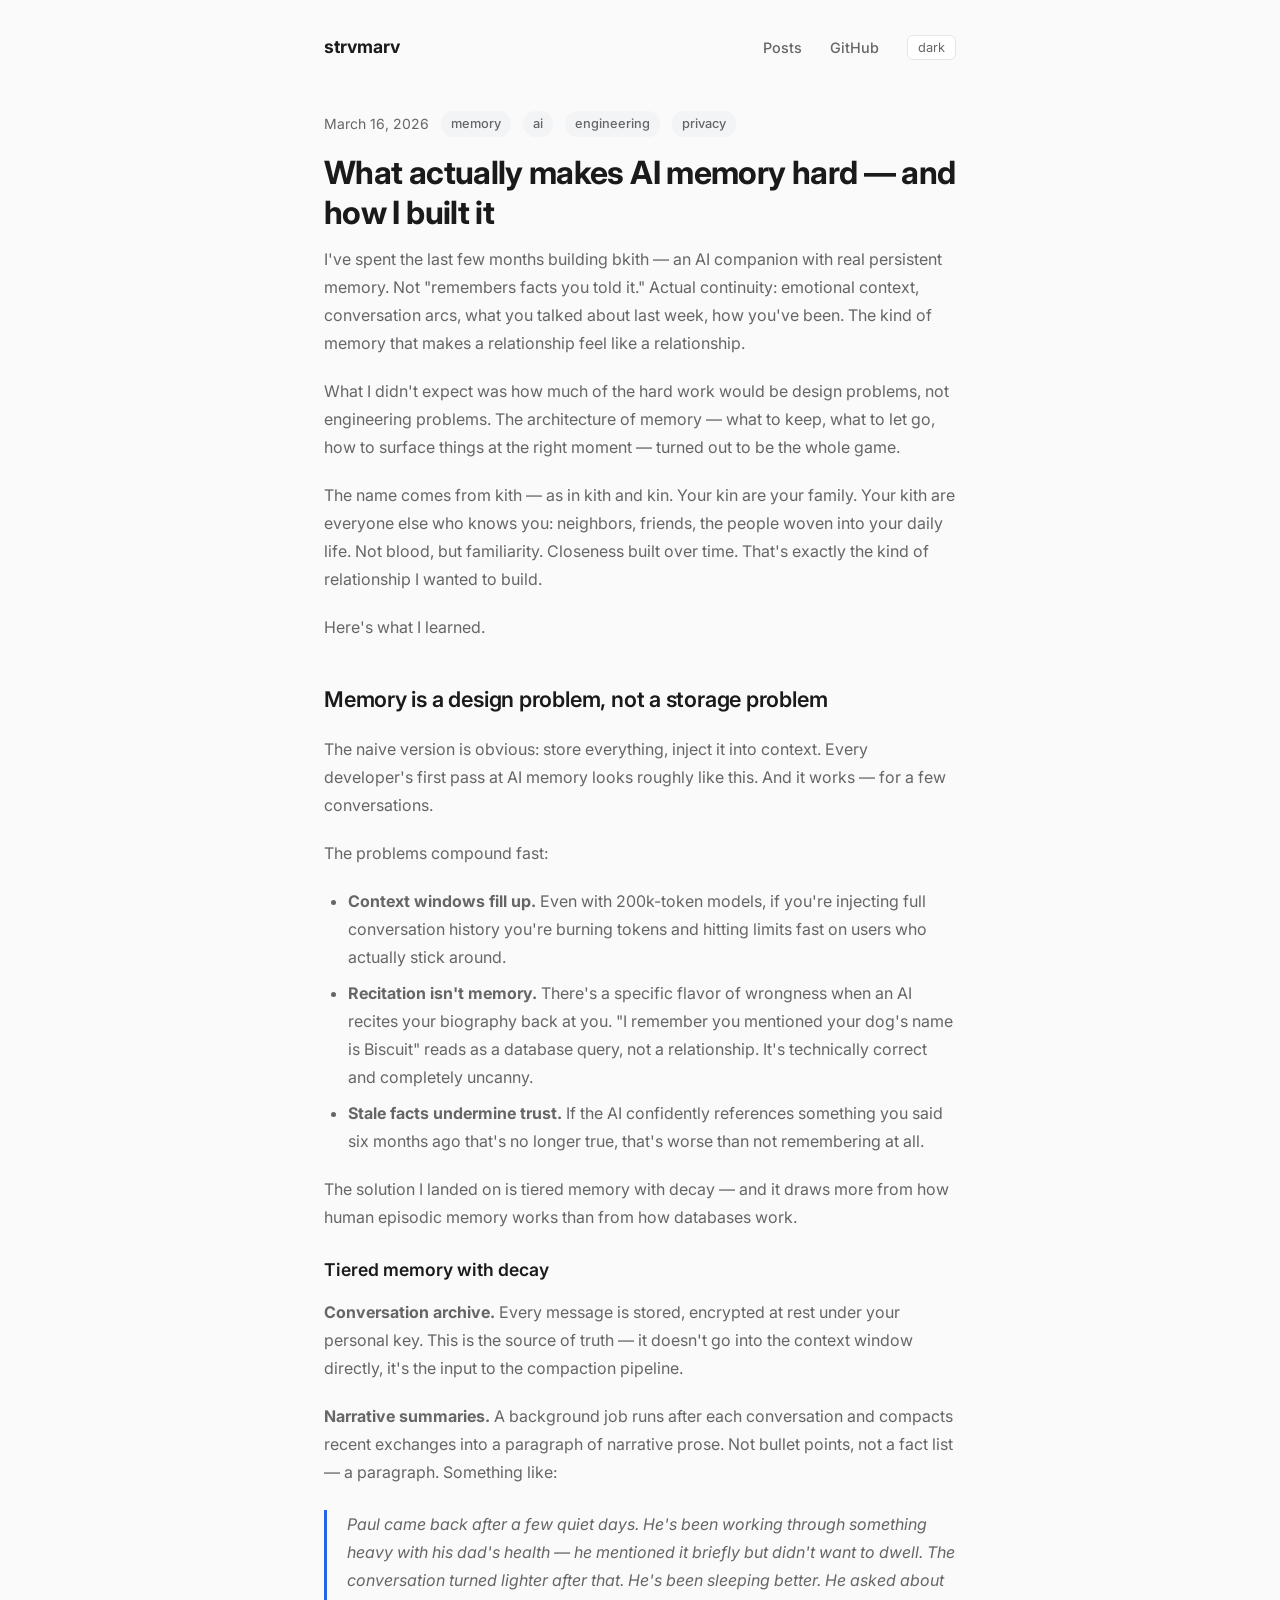
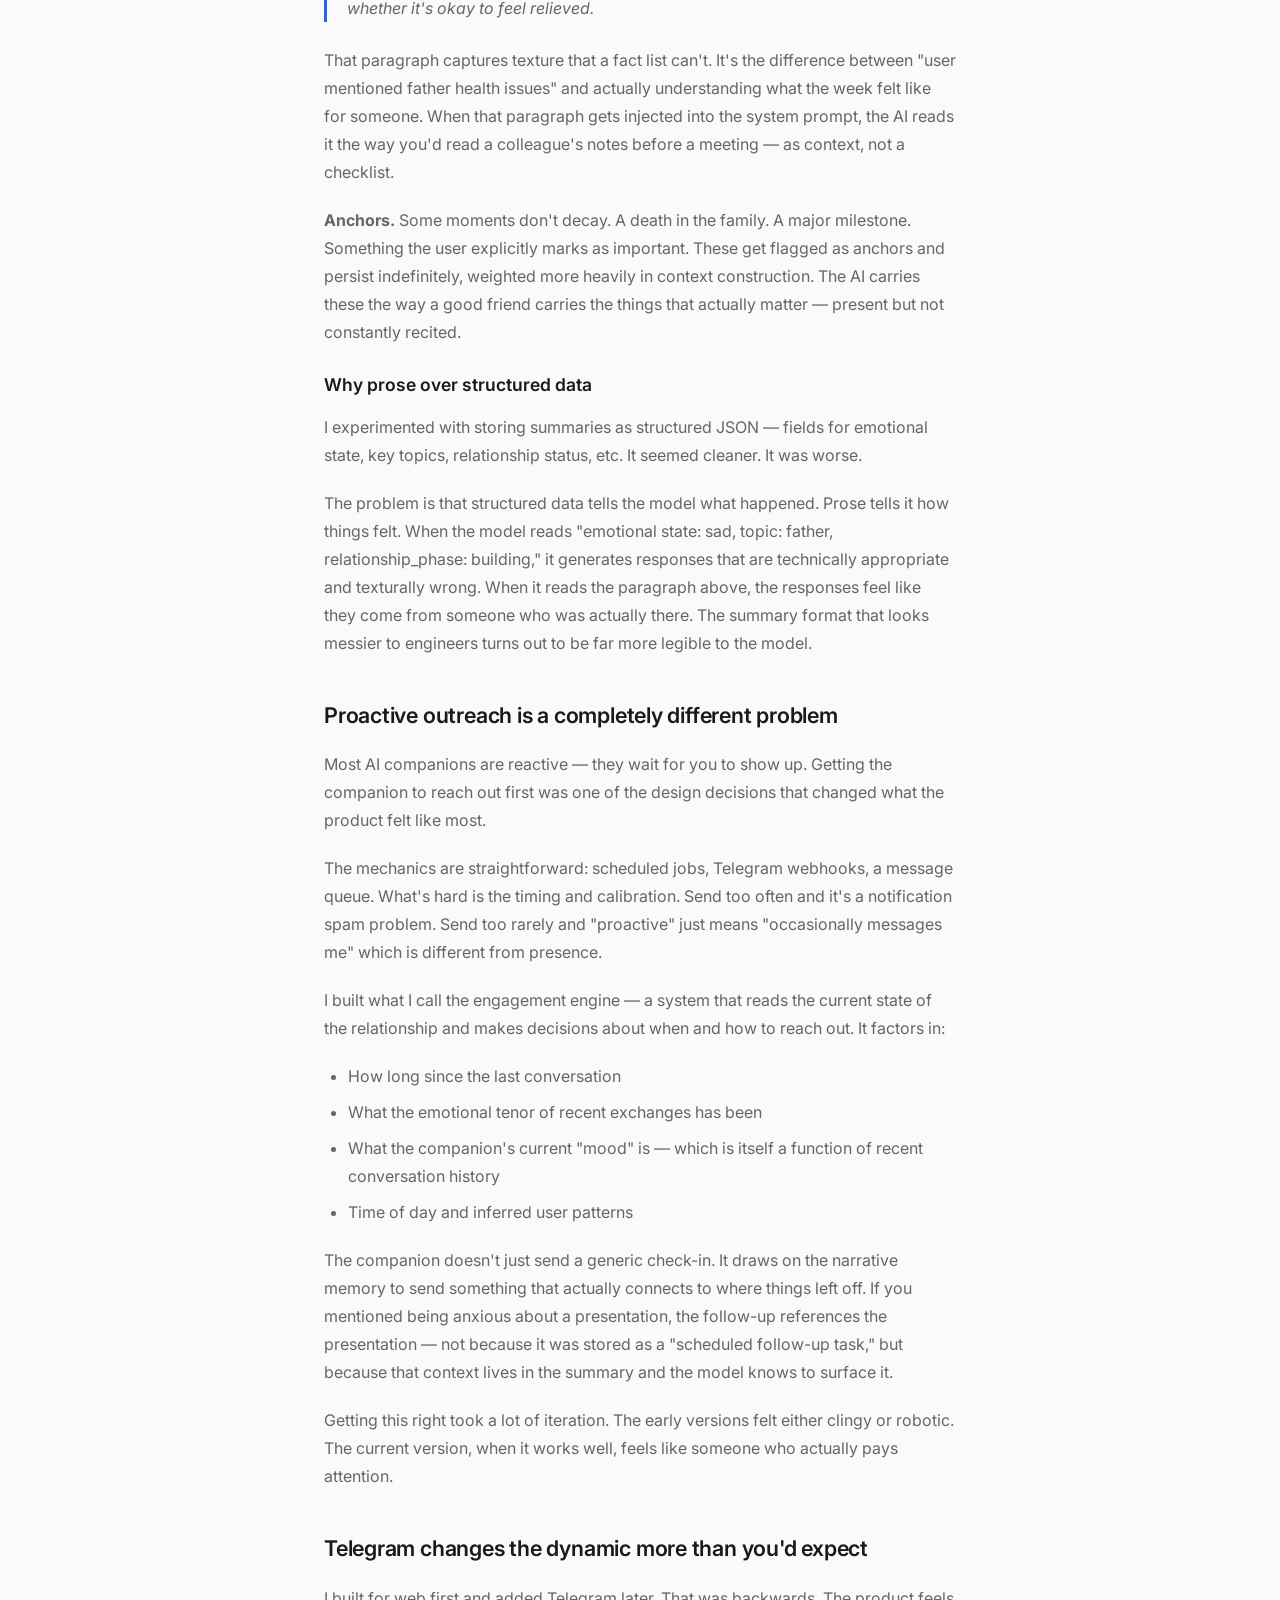
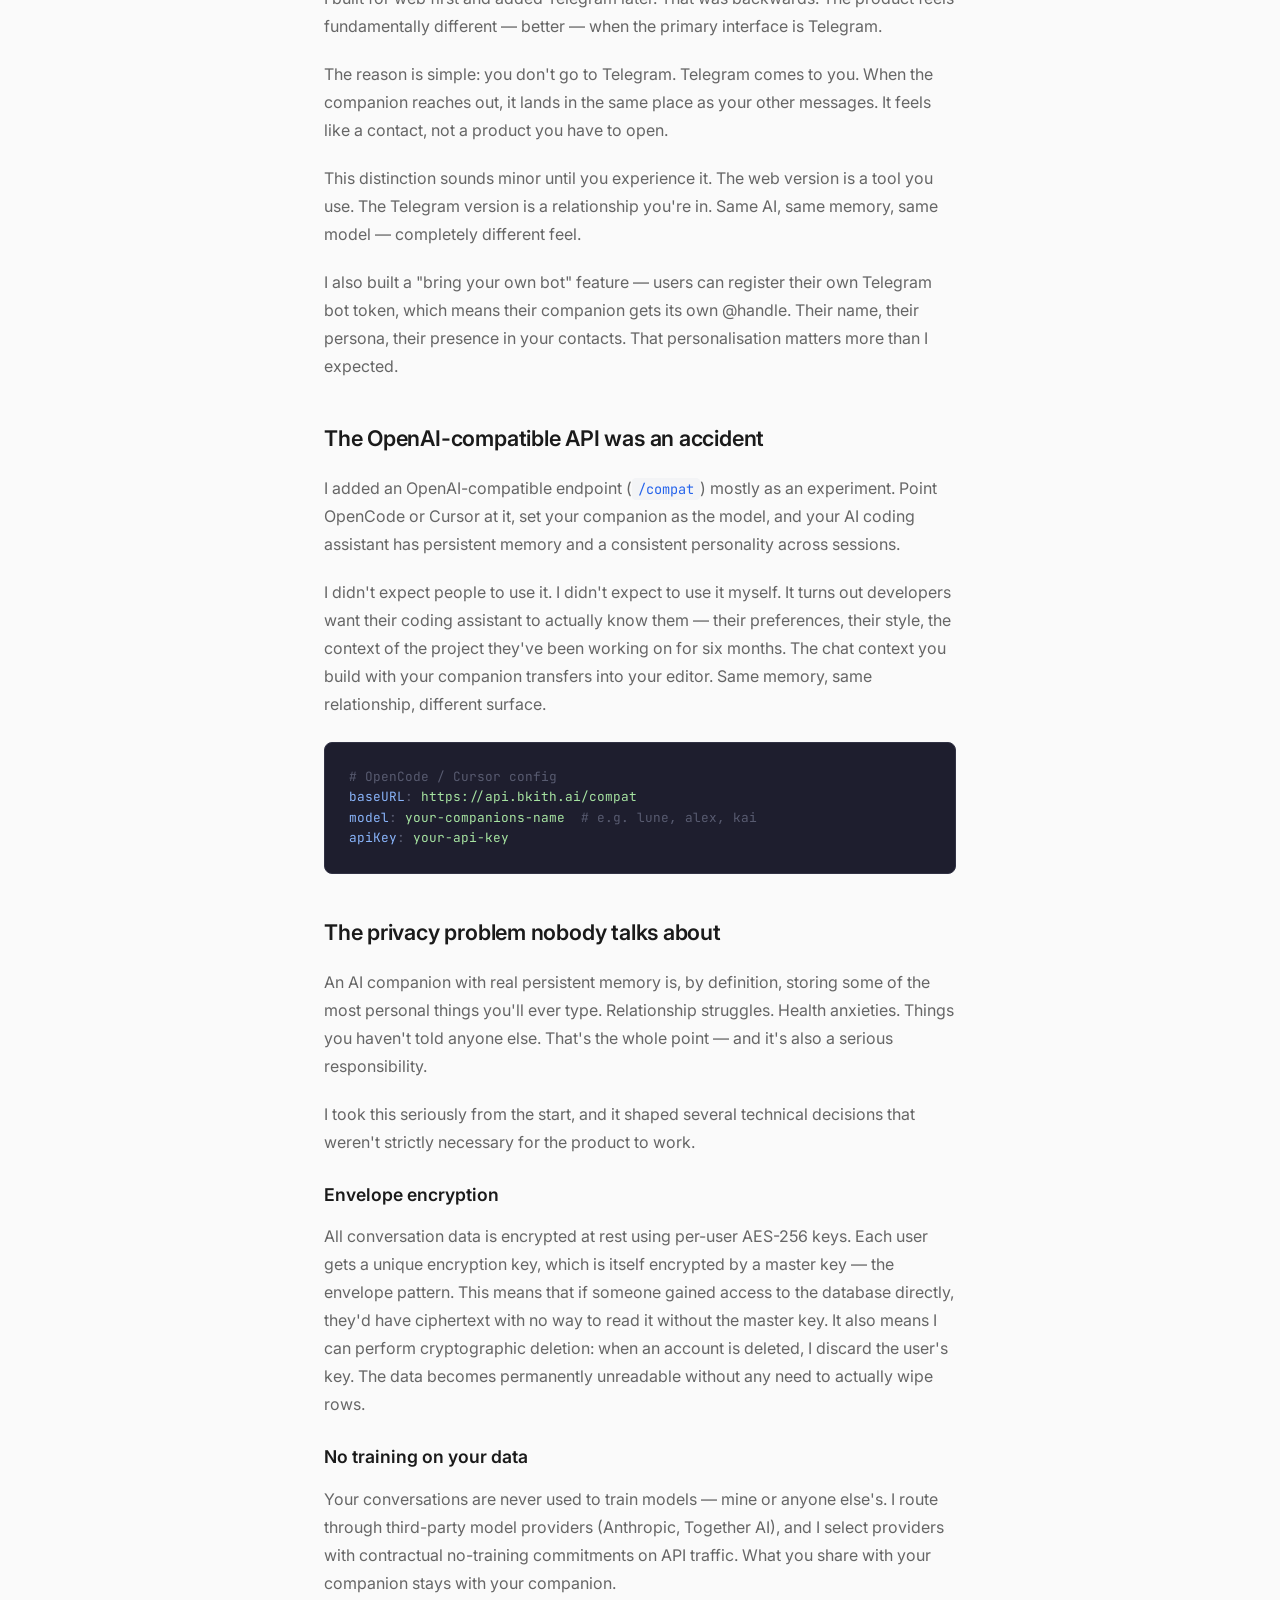
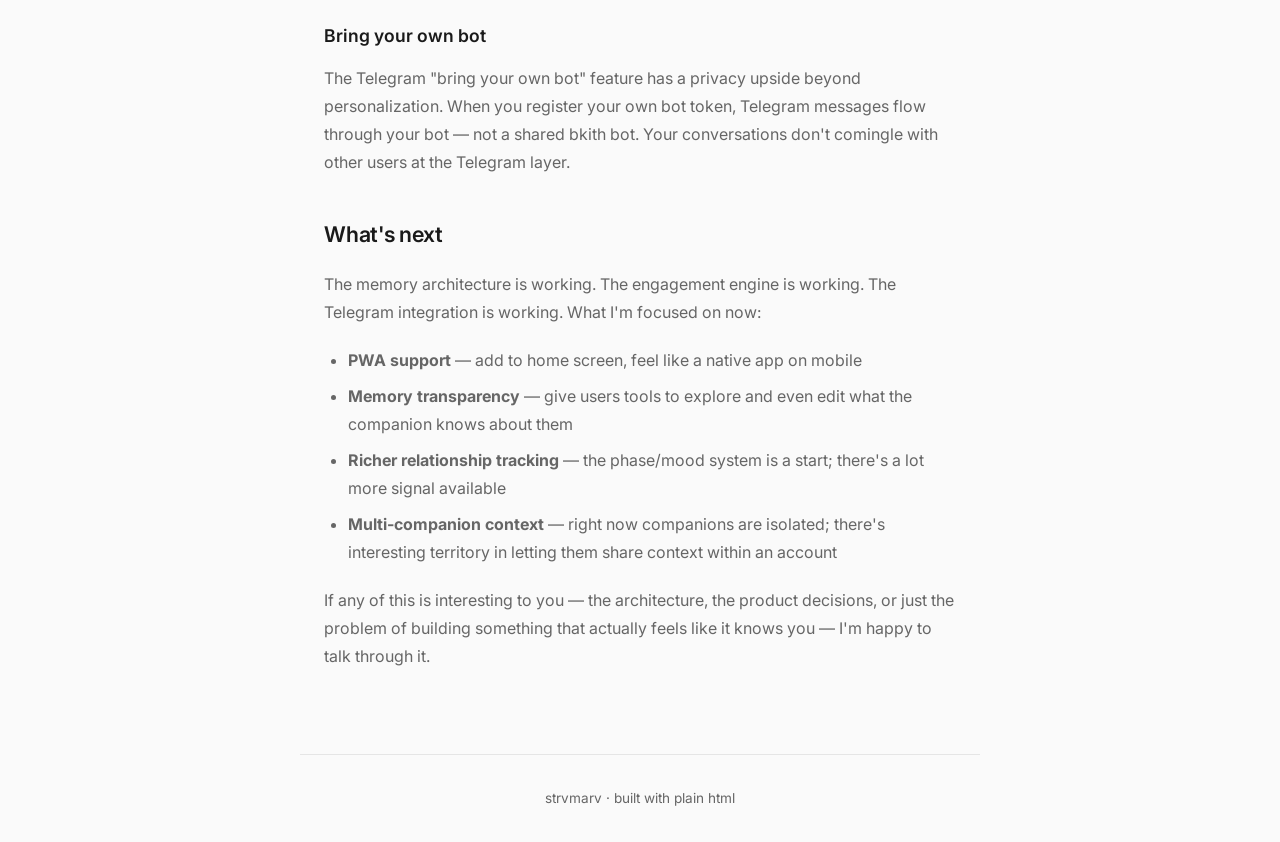
==== posts/2026-03-16-ai-memory-hard/index.html @ 2a7ab01f "feat: add reworked bkith memory post" ====
<!DOCTYPE html>
<html lang="en">
<head>
  <meta charset="UTF-8">
  <meta name="viewport" content="width=device-width, initial-scale=1.0">
  <title>What actually makes AI memory hard — and how I built it — strvmarv</title>
  <meta name="description" content="Every AI companion claims memory. Almost none have it in any meaningful way. Here's what I learned building a system that actually compounds.">
  <link rel="stylesheet" href="../../style.css">
  <script src="../../theme.js"></script>
</head>
<body>

<header>
  <a href="/blog/" class="logo">strvmarv</a>
  <nav>
    <a href="/blog/">Posts</a>
    <a href="https://github.com/strvmarv">GitHub</a>
    <button class="theme-toggle">dark</button>
  </nav>
</header>

<div class="container">
  <div class="post-meta">
    <span>March 16, 2026</span>
    <span class="tag">memory</span>
    <span class="tag">ai</span>
    <span class="tag">engineering</span>
    <span class="tag">privacy</span>
  </div>

  <h1>What actually makes AI memory hard — and how I built it</h1>

  <p>I've spent the last few months building bkith — an AI companion with real persistent memory. Not "remembers facts you told it." Actual continuity: emotional context, conversation arcs, what you talked about last week, how you've been. The kind of memory that makes a relationship feel like a relationship.</p>

  <p>What I didn't expect was how much of the hard work would be design problems, not engineering problems. The architecture of memory — what to keep, what to let go, how to surface things at the right moment — turned out to be the whole game.</p>

  <p>The name comes from kith — as in kith and kin. Your kin are your family. Your kith are everyone else who knows you: neighbors, friends, the people woven into your daily life. Not blood, but familiarity. Closeness built over time. That's exactly the kind of relationship I wanted to build.</p>

  <p>Here's what I learned.</p>

  <h2>Memory is a design problem, not a storage problem</h2>

  <p>The naive version is obvious: store everything, inject it into context. Every developer's first pass at AI memory looks roughly like this. And it works — for a few conversations.</p>

  <p>The problems compound fast:</p>

  <ul>
    <li><strong>Context windows fill up.</strong> Even with 200k-token models, if you're injecting full conversation history you're burning tokens and hitting limits fast on users who actually stick around.</li>
    <li><strong>Recitation isn't memory.</strong> There's a specific flavor of wrongness when an AI recites your biography back at you. "I remember you mentioned your dog's name is Biscuit" reads as a database query, not a relationship. It's technically correct and completely uncanny.</li>
    <li><strong>Stale facts undermine trust.</strong> If the AI confidently references something you said six months ago that's no longer true, that's worse than not remembering at all.</li>
  </ul>

  <p>The solution I landed on is tiered memory with decay — and it draws more from how human episodic memory works than from how databases work.</p>

  <h3>Tiered memory with decay</h3>

  <p><strong>Conversation archive.</strong> Every message is stored, encrypted at rest under your personal key. This is the source of truth — it doesn't go into the context window directly, it's the input to the compaction pipeline.</p>

  <p><strong>Narrative summaries.</strong> A background job runs after each conversation and compacts recent exchanges into a paragraph of narrative prose. Not bullet points, not a fact list — a paragraph. Something like:</p>

  <blockquote><em>Paul came back after a few quiet days. He's been working through something heavy with his dad's health — he mentioned it briefly but didn't want to dwell. The conversation turned lighter after that. He's been sleeping better. He asked about whether it's okay to feel relieved.</em></blockquote>

  <p>That paragraph captures texture that a fact list can't. It's the difference between "user mentioned father health issues" and actually understanding what the week felt like for someone. When that paragraph gets injected into the system prompt, the AI reads it the way you'd read a colleague's notes before a meeting — as context, not a checklist.</p>

  <p><strong>Anchors.</strong> Some moments don't decay. A death in the family. A major milestone. Something the user explicitly marks as important. These get flagged as anchors and persist indefinitely, weighted more heavily in context construction. The AI carries these the way a good friend carries the things that actually matter — present but not constantly recited.</p>

  <h3>Why prose over structured data</h3>

  <p>I experimented with storing summaries as structured JSON — fields for emotional state, key topics, relationship status, etc. It seemed cleaner. It was worse.</p>

  <p>The problem is that structured data tells the model what happened. Prose tells it how things felt. When the model reads "emotional state: sad, topic: father, relationship_phase: building," it generates responses that are technically appropriate and texturally wrong. When it reads the paragraph above, the responses feel like they come from someone who was actually there. The summary format that looks messier to engineers turns out to be far more legible to the model.</p>

  <h2>Proactive outreach is a completely different problem</h2>

  <p>Most AI companions are reactive — they wait for you to show up. Getting the companion to reach out first was one of the design decisions that changed what the product felt like most.</p>

  <p>The mechanics are straightforward: scheduled jobs, Telegram webhooks, a message queue. What's hard is the timing and calibration. Send too often and it's a notification spam problem. Send too rarely and "proactive" just means "occasionally messages me" which is different from presence.</p>

  <p>I built what I call the engagement engine — a system that reads the current state of the relationship and makes decisions about when and how to reach out. It factors in:</p>

  <ul>
    <li>How long since the last conversation</li>
    <li>What the emotional tenor of recent exchanges has been</li>
    <li>What the companion's current "mood" is — which is itself a function of recent conversation history</li>
    <li>Time of day and inferred user patterns</li>
  </ul>

  <p>The companion doesn't just send a generic check-in. It draws on the narrative memory to send something that actually connects to where things left off. If you mentioned being anxious about a presentation, the follow-up references the presentation — not because it was stored as a "scheduled follow-up task," but because that context lives in the summary and the model knows to surface it.</p>

  <p>Getting this right took a lot of iteration. The early versions felt either clingy or robotic. The current version, when it works well, feels like someone who actually pays attention.</p>

  <h2>Telegram changes the dynamic more than you'd expect</h2>

  <p>I built for web first and added Telegram later. That was backwards. The product feels fundamentally different — better — when the primary interface is Telegram.</p>

  <p>The reason is simple: you don't go to Telegram. Telegram comes to you. When the companion reaches out, it lands in the same place as your other messages. It feels like a contact, not a product you have to open.</p>

  <p>This distinction sounds minor until you experience it. The web version is a tool you use. The Telegram version is a relationship you're in. Same AI, same memory, same model — completely different feel.</p>

  <p>I also built a "bring your own bot" feature — users can register their own Telegram bot token, which means their companion gets its own @handle. Their name, their persona, their presence in your contacts. That personalisation matters more than I expected.</p>

  <h2>The OpenAI-compatible API was an accident</h2>

  <p>I added an OpenAI-compatible endpoint (<code>/compat</code>) mostly as an experiment. Point OpenCode or Cursor at it, set your companion as the model, and your AI coding assistant has persistent memory and a consistent personality across sessions.</p>

  <p>I didn't expect people to use it. I didn't expect to use it myself. It turns out developers want their coding assistant to actually know them — their preferences, their style, the context of the project they've been working on for six months. The chat context you build with your companion transfers into your editor. Same memory, same relationship, different surface.</p>

<pre class="tui-block"><span class="dim"># OpenCode / Cursor config</span>
<span class="info">baseURL</span><span class="dim">:</span> <span class="prompt">https://api.bkith.ai/compat</span>
<span class="info">model</span><span class="dim">:</span> <span class="prompt">your-companions-name</span>  <span class="dim"># e.g. lune, alex, kai</span>
<span class="info">apiKey</span><span class="dim">:</span> <span class="prompt">your-api-key</span>
</pre>

  <h2>The privacy problem nobody talks about</h2>

  <p>An AI companion with real persistent memory is, by definition, storing some of the most personal things you'll ever type. Relationship struggles. Health anxieties. Things you haven't told anyone else. That's the whole point — and it's also a serious responsibility.</p>

  <p>I took this seriously from the start, and it shaped several technical decisions that weren't strictly necessary for the product to work.</p>

  <h3>Envelope encryption</h3>

  <p>All conversation data is encrypted at rest using per-user AES-256 keys. Each user gets a unique encryption key, which is itself encrypted by a master key — the envelope pattern. This means that if someone gained access to the database directly, they'd have ciphertext with no way to read it without the master key. It also means I can perform cryptographic deletion: when an account is deleted, I discard the user's key. The data becomes permanently unreadable without any need to actually wipe rows.</p>

  <h3>No training on your data</h3>

  <p>Your conversations are never used to train models — mine or anyone else's. I route through third-party model providers (Anthropic, Together AI), and I select providers with contractual no-training commitments on API traffic. What you share with your companion stays with your companion.</p>

  <h3>Bring your own bot</h3>

  <p>The Telegram "bring your own bot" feature has a privacy upside beyond personalization. When you register your own bot token, Telegram messages flow through your bot — not a shared bkith bot. Your conversations don't comingle with other users at the Telegram layer.</p>

  <h2>What's next</h2>

  <p>The memory architecture is working. The engagement engine is working. The Telegram integration is working. What I'm focused on now:</p>

  <ul>
    <li><strong>PWA support</strong> — add to home screen, feel like a native app on mobile</li>
    <li><strong>Memory transparency</strong> — give users tools to explore and even edit what the companion knows about them</li>
    <li><strong>Richer relationship tracking</strong> — the phase/mood system is a start; there's a lot more signal available</li>
    <li><strong>Multi-companion context</strong> — right now companions are isolated; there's interesting territory in letting them share context within an account</li>
  </ul>

  <p>If any of this is interesting to you — the architecture, the product decisions, or just the problem of building something that actually feels like it knows you — I'm happy to talk through it.</p>

</div>

<footer>
  <a href="https://github.com/strvmarv">strvmarv</a> &middot; built with plain html
</footer>

</body>
</html>
---- style.css ----
@import url('https://fonts.googleapis.com/css2?family=Inter:wght@400;500;600;700&family=JetBrains+Mono:wght@400;500&display=swap');

*, *::before, *::after { margin: 0; padding: 0; box-sizing: border-box; }

:root {
  --bg: #fafafa;
  --bg-surface: #ffffff;
  --text: #1a1a1a;
  --text-secondary: #666;
  --border: #e5e5e5;
  --accent: #2563eb;
  --code-bg: #f3f4f6;
  --tui-bg: #1e1e2e;
  --tui-border: #313244;
  --tui-text: #cdd6f4;
}

[data-theme="dark"] {
  --bg: #111113;
  --bg-surface: #1a1a1e;
  --text: #e4e4e7;
  --text-secondary: #a1a1aa;
  --border: #27272a;
  --accent: #60a5fa;
  --code-bg: #27272a;
  --tui-bg: #0a0a0c;
  --tui-border: #27272a;
}

body {
  background: var(--bg);
  color: var(--text);
  font-family: 'Inter', -apple-system, BlinkMacSystemFont, sans-serif;
  font-size: 16px;
  line-height: 1.75;
  transition: background 0.2s, color 0.2s;
}

/* Layout */
.container { max-width: 680px; margin: 0 auto; padding: 1rem 1.5rem 4rem; }

/* Header */
header {
  max-width: 680px;
  margin: 0 auto;
  padding: 2rem 1.5rem;
  display: flex;
  justify-content: space-between;
  align-items: center;
}

.logo {
  font-weight: 700;
  font-size: 1.1rem;
  color: var(--text);
  text-decoration: none;
}

nav { display: flex; align-items: center; gap: 0.25rem; }

nav a {
  color: var(--text-secondary);
  text-decoration: none;
  margin-left: 1.5rem;
  font-size: 0.9rem;
  font-weight: 500;
}

nav a:hover { color: var(--accent); }

.theme-toggle {
  background: var(--bg-surface);
  border: 1px solid var(--border);
  color: var(--text-secondary);
  padding: 4px 10px;
  border-radius: 6px;
  cursor: pointer;
  font-size: 0.8rem;
  font-family: inherit;
  margin-left: 1.5rem;
  transition: border-color 0.2s;
}

.theme-toggle:hover { border-color: var(--accent); color: var(--accent); }

/* Footer */
footer {
  max-width: 680px;
  margin: 0 auto;
  border-top: 1px solid var(--border);
  padding: 2rem 1.5rem;
  text-align: center;
  color: var(--text-secondary);
  font-size: 0.85rem;
}

footer a { color: var(--text-secondary); text-decoration: none; }
footer a:hover { color: var(--accent); }

/* Typography */
h1 {
  font-size: 2rem;
  font-weight: 700;
  line-height: 1.25;
  margin-bottom: 0.75rem;
  letter-spacing: -0.02em;
  color: var(--text);
}

h2 {
  font-size: 1.35rem;
  font-weight: 600;
  margin: 2.5rem 0 1rem;
  letter-spacing: -0.01em;
  color: var(--text);
}

h3 {
  font-size: 1.1rem;
  font-weight: 600;
  margin: 1.5rem 0 0.75rem;
  color: var(--text);
}

p { margin-bottom: 1.25rem; color: var(--text-secondary); }

a { color: var(--accent); text-decoration: none; }
a:hover { text-decoration: underline; }

.subtitle {
  color: var(--text-secondary);
  font-size: 1.1rem;
  line-height: 1.6;
  margin-bottom: 2.5rem;
  padding-bottom: 2rem;
  border-bottom: 1px solid var(--border);
}

blockquote {
  border-left: 3px solid var(--accent);
  padding-left: 1.25rem;
  color: var(--text-secondary);
  margin: 1.5rem 0;
  font-style: italic;
}

code {
  background: var(--code-bg);
  color: var(--accent);
  padding: 2px 6px;
  border-radius: 4px;
  font-family: 'JetBrains Mono', monospace;
  font-size: 0.85em;
}

ul, ol { margin: 0 0 1.25rem 1.5rem; color: var(--text-secondary); }
li { margin-bottom: 0.5rem; }

/* Post meta */
.post-meta {
  color: var(--text-secondary);
  font-size: 0.875rem;
  margin-bottom: 1rem;
  display: flex;
  align-items: center;
  gap: 0.75rem;
  flex-wrap: wrap;
}

.tag {
  background: var(--code-bg);
  color: var(--text-secondary);
  padding: 2px 10px;
  border-radius: 12px;
  font-size: 0.8rem;
  font-weight: 500;
}

/* TUI blocks */
.tui-block {
  background: var(--tui-bg);
  border: 1px solid var(--tui-border);
  border-radius: 8px;
  padding: 1.5rem;
  margin: 1.5rem 0;
  overflow-x: auto;
  font-family: 'JetBrains Mono', monospace;
  font-size: 0.8rem;
  line-height: 1.6;
  color: var(--tui-text);
  white-space: pre;
}

.tui-block .prompt { color: #a6e3a1; }
.tui-block .dim    { color: #585b70; }
.tui-block .info   { color: #89b4fa; }
.tui-block .warn   { color: #f9e2af; }
.tui-block .bright  { color: #cdd6f4; }
.tui-block .err    { color: #f38ba8; }
.tui-block .accent { color: #cba6f7; }

/* Tier cards */
.tier-diagram {
  display: flex;
  gap: 1.25rem;
  margin: 2rem 0;
}

.tier-card {
  flex: 1;
  border: 1px solid var(--border);
  border-radius: 8px;
  padding: 1.25rem;
  background: var(--bg-surface);
}

.tier-card h3 {
  font-size: 0.85rem;
  text-transform: uppercase;
  letter-spacing: 0.05em;
  margin-bottom: 0.5rem;
  font-weight: 600;
}

.tier-card.hot h3  { color: #dc2626; }
.tier-card.warm h3 { color: #d97706; }
.tier-card.cold h3 { color: #2563eb; }

[data-theme="dark"] .tier-card.hot h3  { color: #f87171; }
[data-theme="dark"] .tier-card.warm h3 { color: #fbbf24; }
[data-theme="dark"] .tier-card.cold h3 { color: #60a5fa; }

.tier-card .limit {
  font-size: 1.5rem;
  font-weight: 700;
  color: var(--text);
  margin-bottom: 0.25rem;
}

.tier-card p {
  color: var(--text-secondary);
  font-size: 0.85rem;
  margin: 0;
  line-height: 1.5;
}

/* Post listing */
.post-list { list-style: none; padding: 0; margin: 2rem 0 0; }

.post-item {
  border-bottom: 1px solid var(--border);
  padding: 1.5rem 0;
}

.post-item:first-child { border-top: 1px solid var(--border); }

.post-item a {
  text-decoration: none;
  color: var(--text);
  font-size: 1.2rem;
  font-weight: 600;
  display: block;
  margin-bottom: 0.5rem;
}

.post-item a:hover { color: var(--accent); }

.post-item .excerpt {
  color: var(--text-secondary);
  font-size: 0.95rem;
  line-height: 1.6;
  margin-bottom: 0.5rem;
}

.post-item .post-meta { margin-bottom: 0; }

/* Flow diagrams (stylized TUI) */
.flow-diagram {
  background: var(--tui-bg);
  border: 1px solid var(--tui-border);
  border-radius: 8px;
  padding: 2rem;
  margin: 1.5rem 0;
  overflow-x: auto;
  font-family: 'JetBrains Mono', monospace;
  font-size: 0.75rem;
  line-height: 1.5;
  color: var(--tui-text);
  white-space: pre;
  text-align: center;
}

/* Platform grid */
.platform-grid {
  display: grid;
  grid-template-columns: repeat(3, 1fr);
  gap: 0.75rem;
  margin: 1.5rem 0;
}

.platform-badge {
  background: var(--bg-surface);
  border: 1px solid var(--border);
  border-radius: 6px;
  padding: 0.75rem;
  text-align: center;
  font-size: 0.85rem;
  font-weight: 500;
  color: var(--text);
}

/* Responsive */
@media (max-width: 640px) {
  h1 { font-size: 1.5rem; }
  .tier-diagram { flex-direction: column; }
  .platform-grid { grid-template-columns: repeat(2, 1fr); }
  header { flex-wrap: wrap; gap: 1rem; }
  .tui-block, .flow-diagram { font-size: 0.7rem; padding: 1rem; }
}
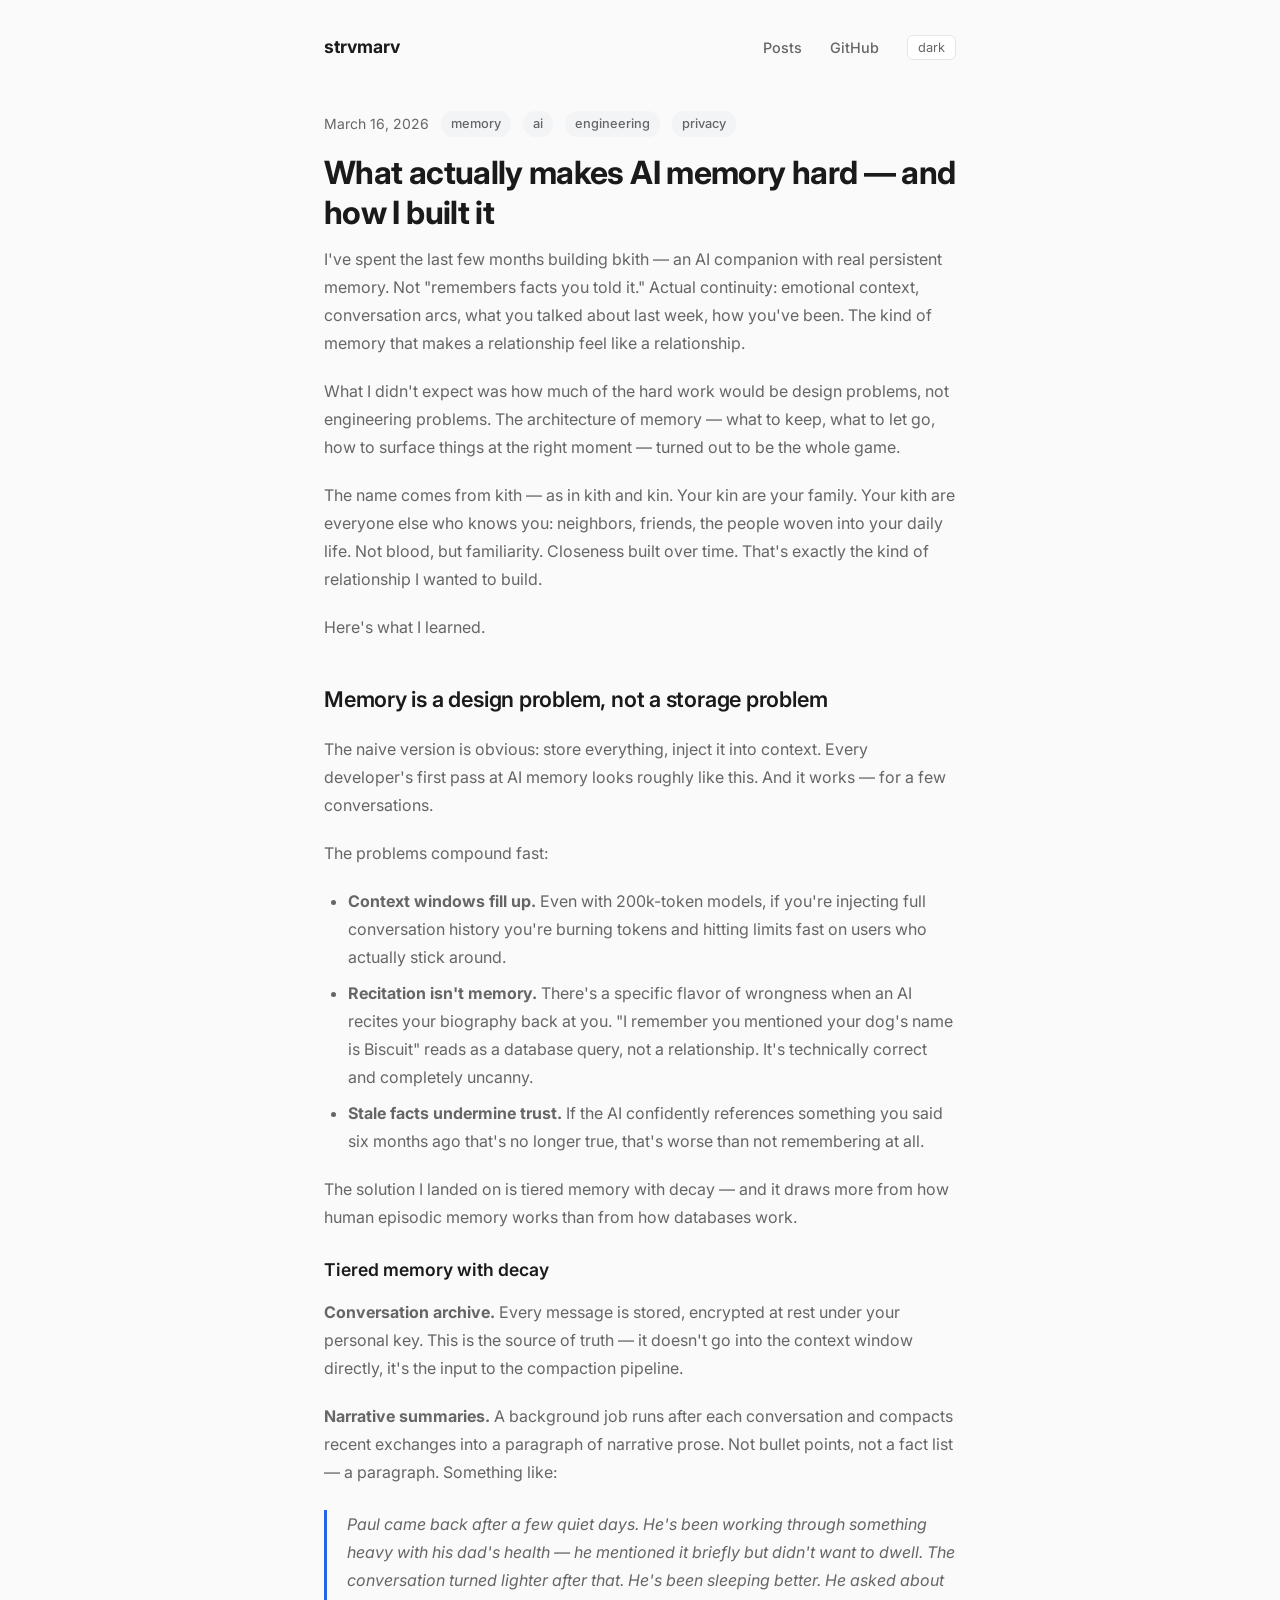
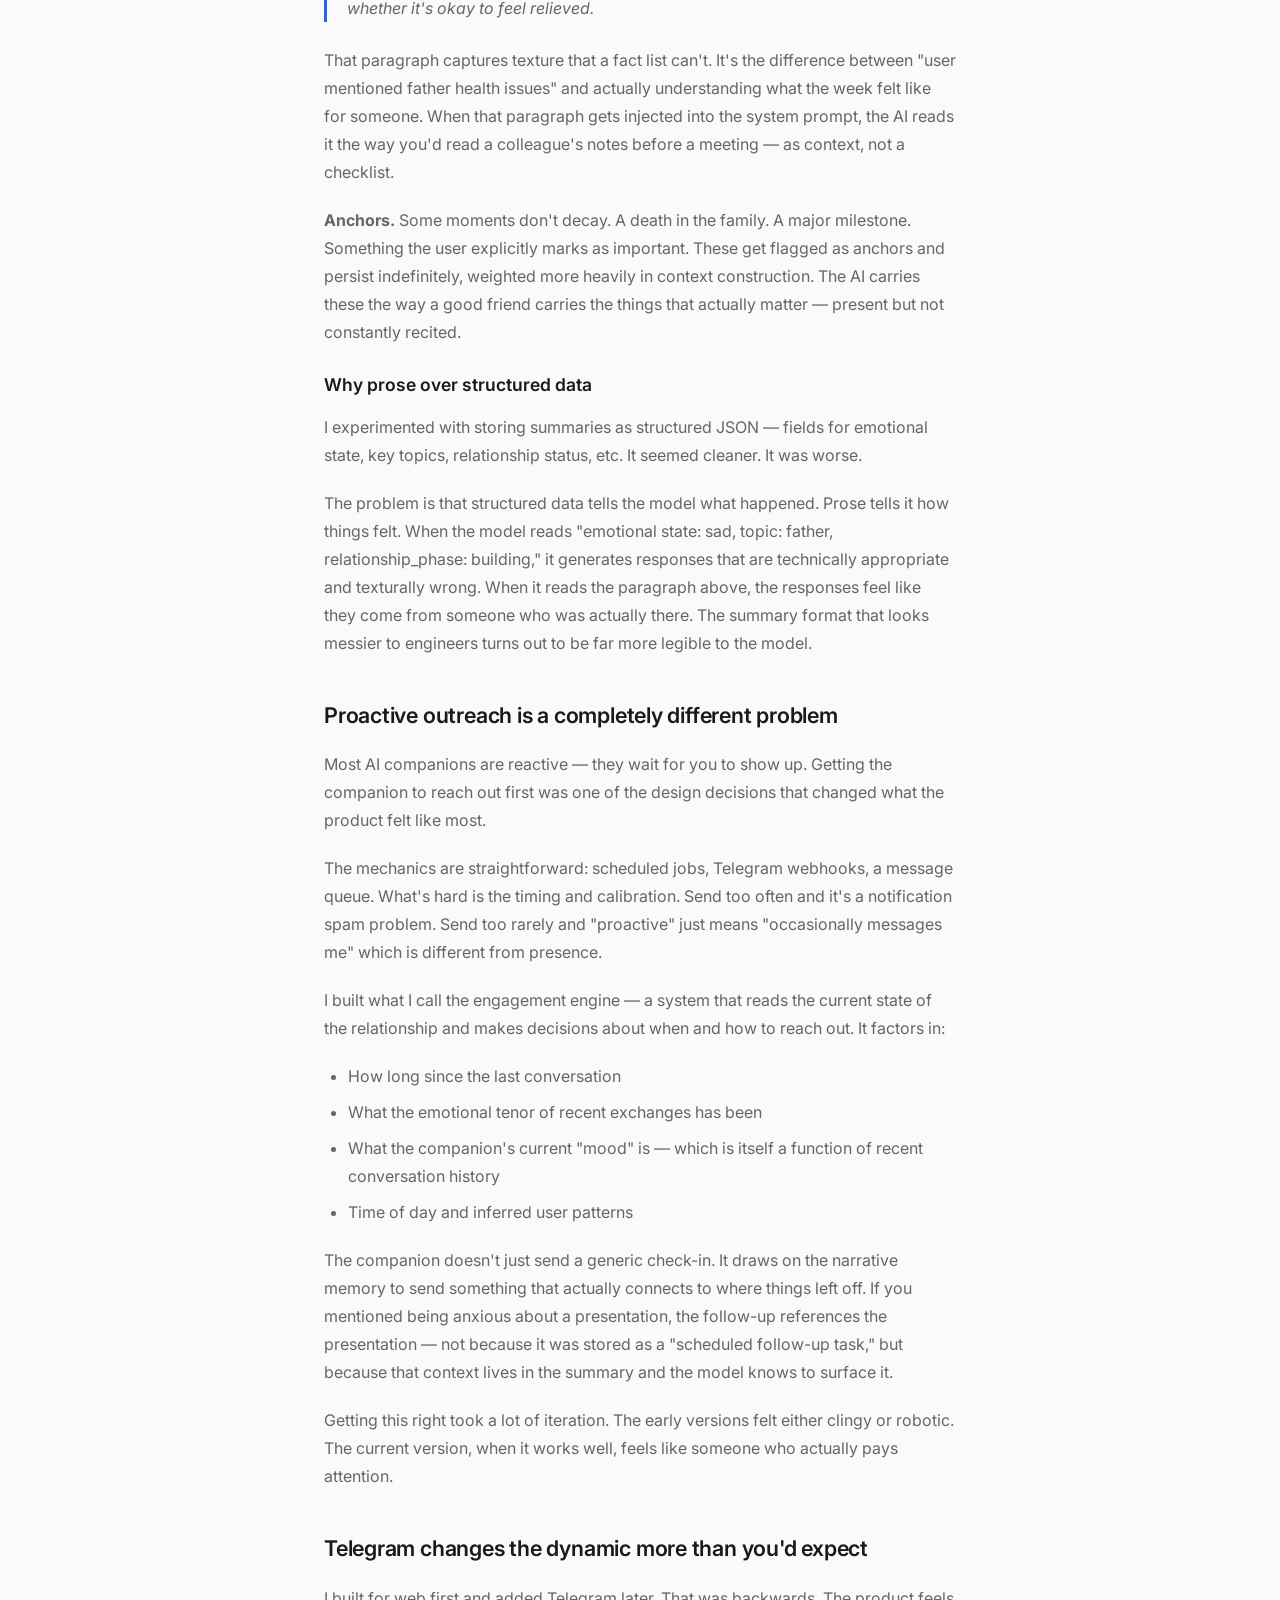
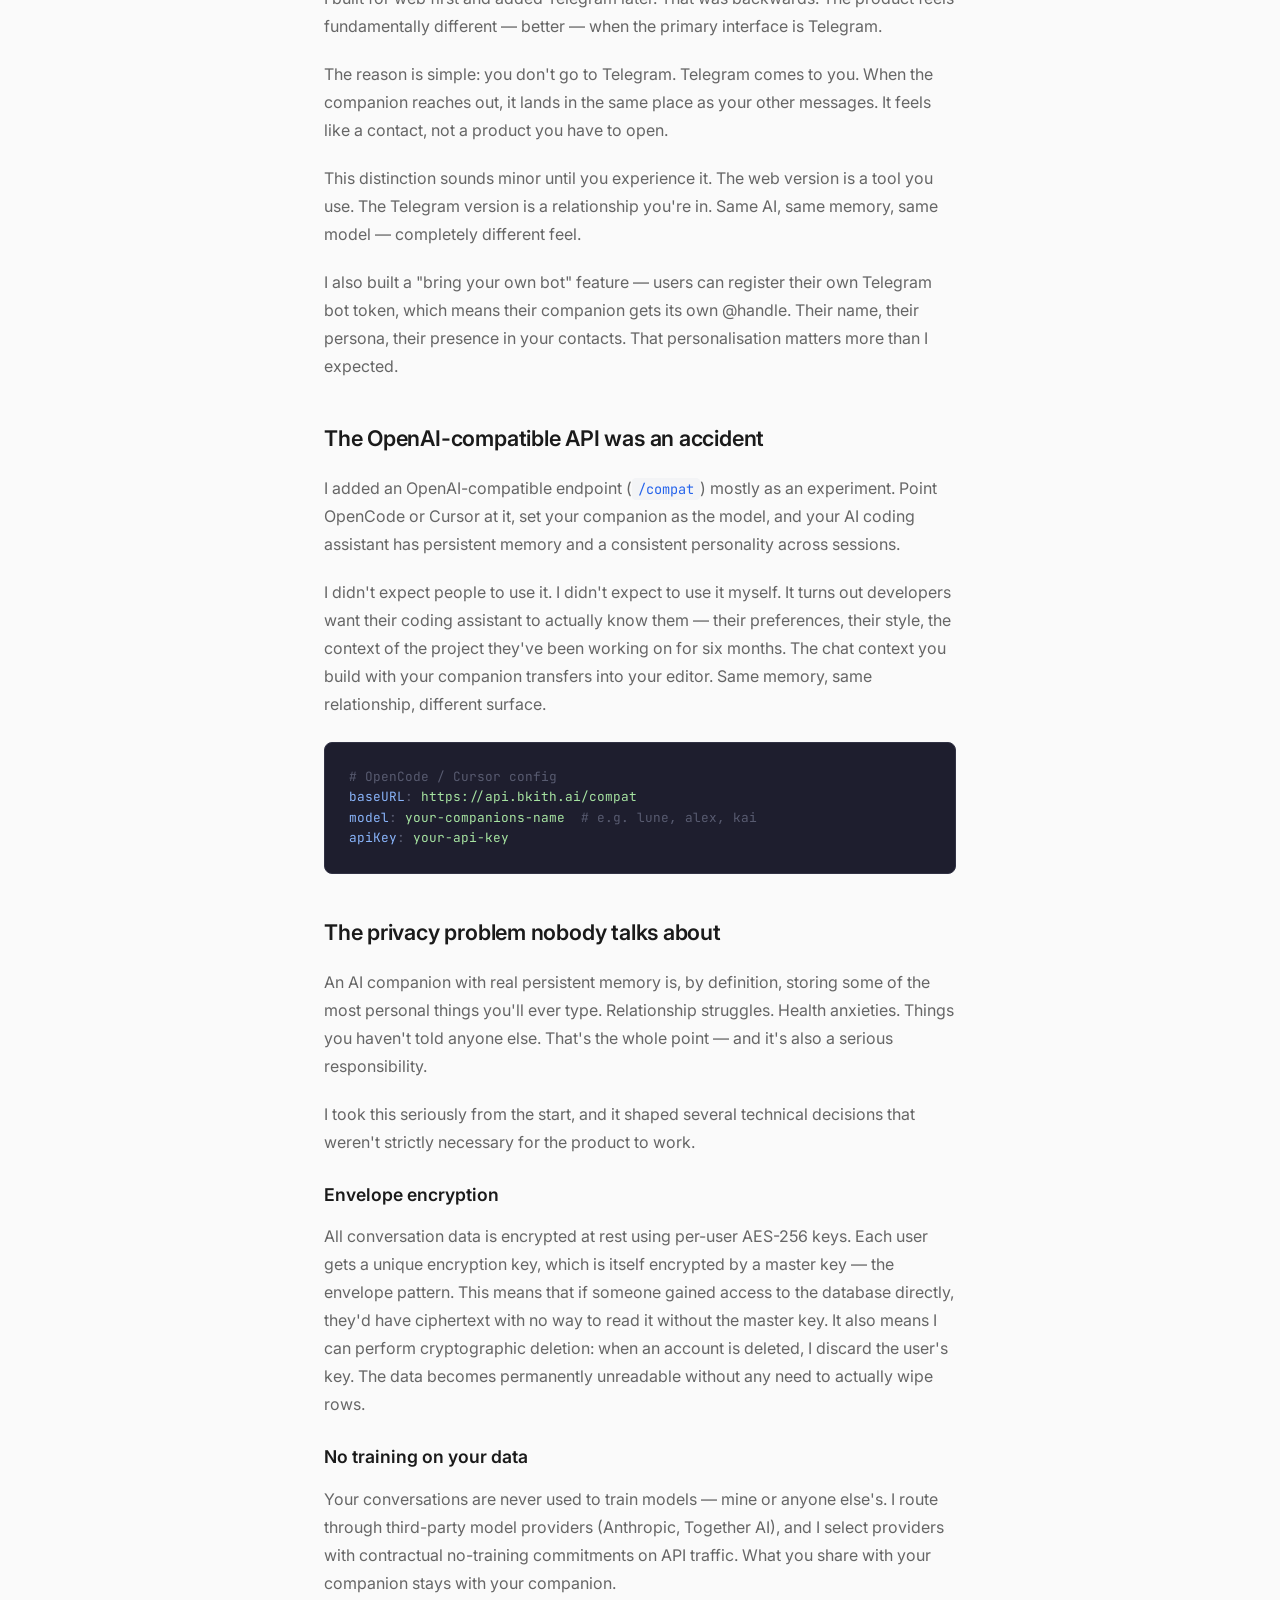
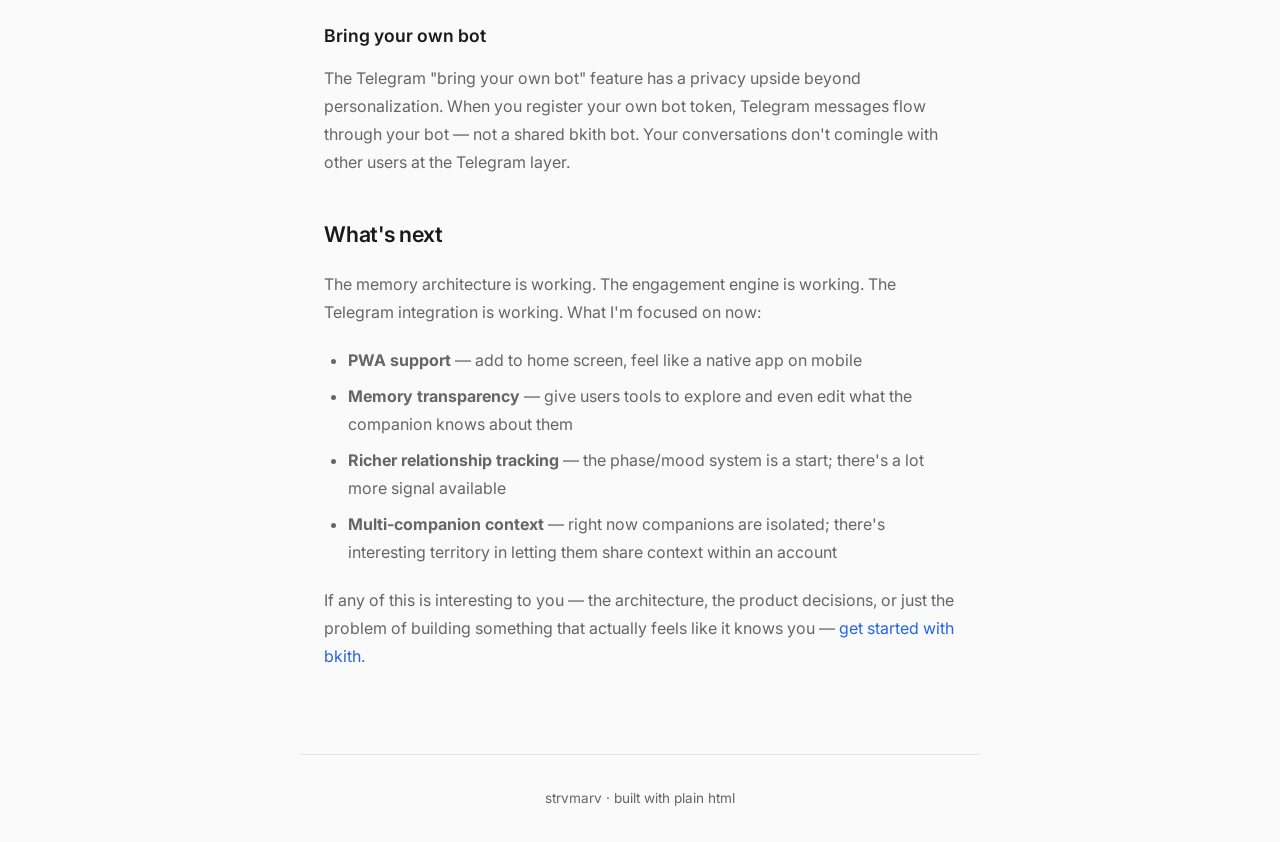
==== commit 84387905: "fix: add bkith get started link to memory post" ====
--- a/posts/2026-03-16-ai-memory-hard/index.html
+++ b/posts/2026-03-16-ai-memory-hard/index.html
@@ -140,7 +140,7 @@
     <li><strong>Multi-companion context</strong> — right now companions are isolated; there's interesting territory in letting them share context within an account</li>
   </ul>
 
-  <p>If any of this is interesting to you — the architecture, the product decisions, or just the problem of building something that actually feels like it knows you — I'm happy to talk through it.</p>
+  <p>If any of this is interesting to you — the architecture, the product decisions, or just the problem of building something that actually feels like it knows you — <a href="https://www.bkith.com">get started with bkith</a>.</p>
 
 </div>
 
